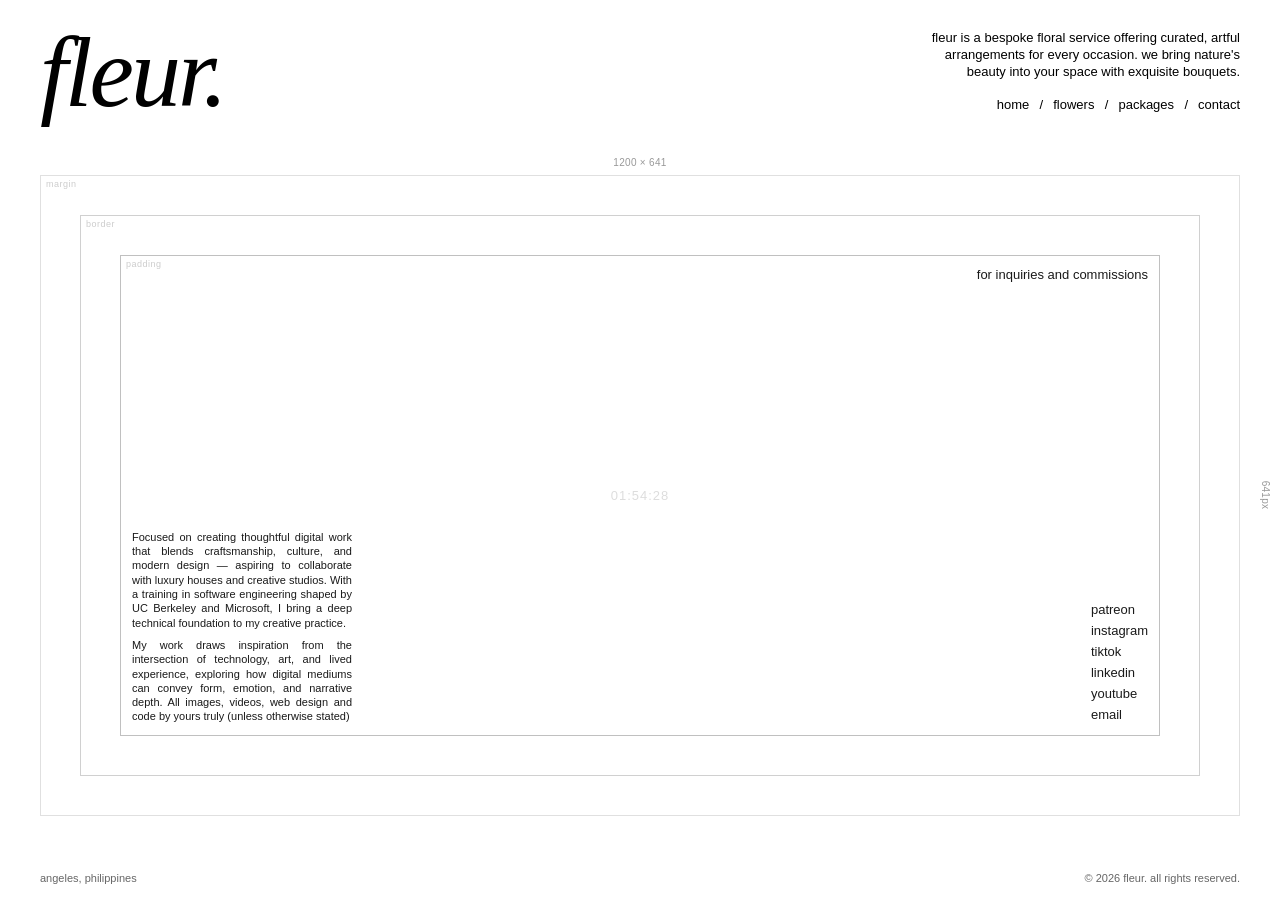
==== contact.html @ 05240354 "asdasd asdasd" ====
<!DOCTYPE html>
<html lang="en">

<!-- Mirrored from www.komal-yadav.com/contact.html by HTTrack Website Copier/3.x [XR&CO'2014], Tue, 02 Jun 2026 18:36:28 GMT -->
<!-- Added by HTTrack -->
<meta http-equiv="content-type" content="text/html;charset=utf-8" /><!-- /Added by HTTrack -->

<head>
  <meta charset="UTF-8">
  <meta name="viewport" content="width=device-width, initial-scale=1.0">
  <title>fleur. - contact</title>
  <link rel="preload" href="css/shared.css" as="style">
  <link rel="preload" href="css/contact.css" as="style">
  <link rel="stylesheet" href="css/shared.css">
  <link rel="stylesheet" href="css/contact.css">
</head>

<body>

  <header>
    <div class="name"><a href="index.html">fleur.</a></div>
    <div class="header-right">
      <p class="bio">fleur is a bespoke floral service offering curated, artful arrangements for every occasion. we bring nature's beauty into your space with exquisite bouquets.</p>
      <nav>
        <a href="index.html">home</a>
        <a href="flowers.html">flowers</a>
        <a href="packages.html">packages</a>
        <a href="contact.html">contact</a>
      </nav>
    </div>
  </header>

  <main>
    <div class="diagram-container" id="diagram">
      <!-- Dimension labels -->
      <span class="dimension-label dimension-width" id="dim-width"></span>
      <span class="dimension-label dimension-height" id="dim-height"></span>

      <!-- Box model layers -->
      <div class="box-layer margin-box" id="margin-box"></div>
      <div class="box-layer border-box" id="border-box"></div>
      <div class="box-layer padding-box" id="padding-box"></div>

      <!-- Layer labels -->
      <span class="layer-label margin-label" id="margin-label">margin</span>
      <span class="layer-label border-label" id="border-label">border</span>
      <span class="layer-label padding-label" id="padding-label">padding</span>

      <!-- Top-right annotation -->
      <div class="top-right-annotation annotation">
        for inquiries and commissions
      </div>

      <!-- Center clock -->
      <div class="center-clock" id="clock"></div>

      <!-- Right-side annotations -->
      <div class="right-annotation annotation">
        <div class="links">
          <div><a href="https://www.patreon.com/KomalYadav" target="_blank">patreon</a></div>
          <div><a href="https://instagram.com/komalyad.av" target="_blank">instagram</a></div>
          <div><a href="https://www.tiktok.com/@komalyad.av" target="_blank">tiktok</a></div>
          <div><a href="https://www.linkedin.com/in/komaly/" target="_blank">linkedin</a></div>
          <div><a href="https://www.youtube.com/@iso-komal" target="_blank">youtube</a></div>
          <div><a href="mailto:komalyadav.studio@gmail.com">email</a></div>
        </div>
      </div>

      <!-- Bottom-left bio text -->
      <div class="bottom-left-bio annotation">
        <p>Focused on creating thoughtful digital work that blends craftsmanship, culture, and modern design — aspiring
          to collaborate with luxury houses and creative studios. With a training in software engineering shaped by <a
            href="https://www.linkedin.com/in/komaly/" target="_blank">UC Berkeley and Microsoft</a>, I bring a deep
          technical foundation to my creative practice.</p>
        <p>My work draws inspiration from the intersection of technology, art, and lived experience, exploring how
          digital mediums can convey form, emotion, and narrative depth. All images, videos, web design and code by
          yours truly (unless otherwise stated)</p>
      </div>
    </div>
  </main>



  <footer>
    <span>angeles, philippines</span>
    <span>© 2026 fleur. all rights reserved.</span>
  </footer>

  <script>


    // Contact page diagram functionality
    const diagram = document.getElementById('diagram');
    const dimWidth = document.getElementById('dim-width');
    const dimHeight = document.getElementById('dim-height');
    const clock = document.getElementById('clock');

    const marginBox = document.getElementById('margin-box');
    const borderBox = document.getElementById('border-box');
    const paddingBox = document.getElementById('padding-box');

    const marginLabel = document.getElementById('margin-label');
    const borderLabel = document.getElementById('border-label');
    const paddingLabel = document.getElementById('padding-label');

    function updateDimensions() {
      const width = diagram.offsetWidth;
      const height = diagram.offsetHeight;
      dimWidth.textContent = width + ' × ' + height;
      dimHeight.textContent = height + 'px';
    }

    function updateClock() {
      const now = new Date();
      const hours = String(now.getHours()).padStart(2, '0');
      const minutes = String(now.getMinutes()).padStart(2, '0');
      const seconds = String(now.getSeconds()).padStart(2, '0');
      clock.textContent = hours + ':' + minutes + ':' + seconds;
    }

    function getLayerInsets() {
      const width = window.innerWidth;
      if (width <= 480) {
        return { margin: 0, border: 12, padding: 24 };
      } else if (width <= 768) {
        return { margin: 0, border: 16, padding: 32 };
      } else if (width <= 1024) {
        return { margin: 0, border: 20, padding: 40 };
      } else {
        return { margin: 0, border: 24, padding: 48 };
      }
    }

    function clearHighlights() {
      marginBox.classList.remove('active');
      borderBox.classList.remove('active');
      paddingBox.classList.remove('active');
      marginLabel.classList.remove('active');
      borderLabel.classList.remove('active');
      paddingLabel.classList.remove('active');
    }

    function handleMouseMove(e) {
      const rect = diagram.getBoundingClientRect();
      const x = e.clientX - rect.left;
      const y = e.clientY - rect.top;
      const width = rect.width;
      const height = rect.height;

      const insets = getLayerInsets();

      const distToMargin = Math.min(x, y, width - x, height - y);
      const distToBorder = Math.min(
        x - insets.border,
        y - insets.border,
        (width - insets.border) - x,
        (height - insets.border) - y
      );
      const distToPadding = Math.min(
        x - insets.padding,
        y - insets.padding,
        (width - insets.padding) - x,
        (height - insets.padding) - y
      );

      clearHighlights();

      if (distToMargin < insets.border) {
        marginBox.classList.add('active');
        marginLabel.classList.add('active');
      } else if (distToBorder >= 0 && distToBorder < (insets.padding - insets.border)) {
        borderBox.classList.add('active');
        borderLabel.classList.add('active');
      } else if (distToPadding >= 0) {
        paddingBox.classList.add('active');
        paddingLabel.classList.add('active');
      }
    }

    function handleMouseLeave() {
      clearHighlights();
    }

    diagram.addEventListener('mousemove', handleMouseMove);
    diagram.addEventListener('mouseleave', handleMouseLeave);

    updateDimensions();
    updateClock();

    // Align bio right edge with "for inquiries" left edge
    function alignBio() {
      const annotation = document.querySelector('.top-right-annotation');
      const bio = document.querySelector('.bottom-left-bio');
      const container = document.getElementById('diagram');
      if (!annotation || !bio || !container) return;
      const containerRect = container.getBoundingClientRect();
      const annotationRect = annotation.getBoundingClientRect();
      const rightOffset = containerRect.right - annotationRect.left;
      bio.style.right = rightOffset + 'px';
    }
    alignBio();

    setInterval(updateClock, 1000);

    let resizeTimeout;
    window.addEventListener('resize', () => {
      clearTimeout(resizeTimeout);
      resizeTimeout = setTimeout(() => { updateDimensions(); alignBio(); }, 50);
    });


  </script>

</body>

<!-- Mirrored from www.komal-yadav.com/contact.html by HTTrack Website Copier/3.x [XR&CO'2014], Tue, 02 Jun 2026 18:36:29 GMT -->

</html>
---- css/shared.css ----
/* Reset and base styles */
* {
  margin: 0;
  padding: 0;
  box-sizing: border-box;
}

html,
body {
  height: 100%;
}

/* Enable scrolling on touch devices (tablets, mobile) */
@media (pointer: coarse) {
  body {
    overflow: auto !important;
  }
}

body {
  background: #fff;
  font-family: 'Helvetica Neue', Helvetica, Arial, sans-serif;
  display: flex;
  flex-direction: column;
  min-height: 100vh;
}

main {
  animation: fadeIn 1.8s ease-out forwards;
}

@keyframes fadeIn {
  from {
    opacity: 0;
  }

  to {
    opacity: 1;
  }
}

/* Header styles */
header {
  flex-shrink: 0;
  display: flex;
  justify-content: space-between;
  align-items: stretch;
  padding: 30px 40px 20px 40px;
  position: relative;
  z-index: 10;
}

.name {
  font-family: 'Times New Roman', Times, serif;
  font-style: italic;
  font-size: 100px;
  font-weight: 400;
  letter-spacing: -3px;
  line-height: 0.85;
  color: #000;
  text-decoration: none;
  transition: font-family 0.1s ease;
}

.name a {
  color: #000;
  text-decoration: none;
}



a.name {
  color: inherit;
  text-decoration: none;
}

a.name:hover {
  color: inherit;
}

.header-right {
  display: flex;
  flex-direction: column;
  justify-content: space-between;
  text-align: right;
}

.bio {
  font-size: 13px;
  line-height: 1.3;
  max-width: 320px;
  margin-left: auto;
  text-align: right;
  margin-bottom: 15px;
}

nav {
  display: flex;
  justify-content: flex-end;
  gap: 24px;
  font-size: 13px;
  line-height: 1.2;
}

nav a {
  color: #000;
  text-decoration: none;
  padding-bottom: 2px;
  position: relative;
}

/* Animated hover underline */
nav a::before {
  content: '';
  position: absolute;
  width: 100%;
  height: 1px;
  bottom: 0;
  left: 0;
  background-color: #000;
  transform: scaleX(0);
  transform-origin: left;
  transition: transform 0.6s ease;
}

nav a:hover::before {
  transform: scaleX(1);
  transform-origin: right;
}

/* Separator */
nav a:not(:last-child)::after {
  content: '/';
  position: absolute;
  right: -14px;
  top: 0;
  color: #000;
  pointer-events: none;
}

/* Footer styles */
footer {
  flex-shrink: 0;
  padding: 20px 40px;
  display: flex;
  justify-content: space-between;
  font-size: 11px;
  color: #666;
  line-height: 1.3;
}

footer span {
  flex: 1;
}

footer span:nth-child(2) {
  text-align: center;
}

footer span:last-child {
  text-align: right;
}

footer a {
  color: #000;
  text-decoration: none;
}

/* Video overlay */
.video-overlay {
  position: fixed;
  top: 0;
  left: 0;
  width: 100%;
  height: 100%;
  z-index: 0;
  background: #000;
  overflow: hidden;
  opacity: 0;
  visibility: hidden;
  transition: opacity 0.6s ease, visibility 0.6s ease;
}

.video-overlay.active {
  opacity: 1;
  visibility: visible;
}

.video-overlay iframe {
  position: absolute;
  top: 50%;
  left: 50%;
  width: 177.78vh;
  /* 16/9 * 100vh */
  height: 56.25vw;
  /* 9/16 * 100vw */
  min-width: 100%;
  min-height: 100%;
  transform: translate(-50%, -50%);
  border: none;
  pointer-events: none;
}

/* Custom cursor follower */
.cursor-follower {
  position: fixed;
  width: 24px;
  height: 24px;
  pointer-events: none;
  z-index: 9999;
  transform: translate(-50%, -50%);
  will-change: transform;
}

.cursor-follower canvas {
  width: 100%;
  height: 100%;
  display: block;
}

/* Tablet styles */
@media (max-width: 1024px) {
  .name {
    font-size: 60px;
    letter-spacing: -2px;
  }

  header {
    padding: 20px 30px 15px 30px;
  }

  .bio {
    font-size: 12px;
    max-width: 250px;
  }

  nav {
    gap: 20px;
    font-size: 12px;
  }

  footer {
    padding: 12px 30px;
    font-size: 10px;
  }
}

/* Mobile styles */
@media (max-width: 768px) {
  .name {
    font-size: 48px;
    letter-spacing: -1px;
  }

  header {
    flex-direction: column;
    gap: 15px;
    padding: 15px 20px 5px 20px;
    align-items: flex-start;
  }

  .header-right {
    text-align: left;
    width: 100%;
  }

  .bio {
    margin-left: 0;
    text-align: left;
    max-width: 45%;
    margin-bottom: 12px;
    word-wrap: break-word;
    overflow-wrap: break-word;
  }

  nav {
    justify-content: flex-start;
    gap: 20px;
  }

  nav a:not(:last-child)::after {
    right: -12px;
  }

  footer {
    padding: 8px 15px;
    flex-direction: row;
    gap: 0;
    font-size: 7px;
    justify-content: space-between;
    white-space: nowrap;
  }

  footer span {
    flex: none;
  }

  footer span:nth-child(2) {
    text-align: left;
  }

  footer span:last-child {
    text-align: right;
  }

  .cursor-follower {
    display: none;
  }
}

/* Small mobile styles */
@media (max-width: 480px) {
  .name {
    font-size: 36px;
  }

  header {
    padding: 15px;
  }

  .bio {
    max-width: 60%;
  }

  .cursor-follower {
    display: none;
  }
}
---- css/contact.css ----
/* Contact page specific styles */

body {
  overflow: hidden;
}

header {
  z-index: 10;
}

footer {
  padding: 15px 40px;
  position: relative;
  z-index: 10;
}

main {
  flex: 1;
  display: flex;
  align-items: center;
  justify-content: center;
  padding: 20px;
  overflow: hidden;
}

.diagram-container {
  position: relative;
  width: calc(100% - 40px);
  height: calc(100% - 40px);
  max-width: 100%;
  max-height: 100%;
}

/* Box model layers */
.box-layer {
  position: absolute;
  border: 1px solid;
  transition: border-color 0.3s ease, border-width 0.3s ease, transform 0.3s ease;
  pointer-events: none;
}

.margin-box {
  top: 0;
  left: 0;
  right: 0;
  bottom: 0;
  border-color: #e0e0e0;
}

.border-box {
  top: 40px;
  left: 40px;
  right: 40px;
  bottom: 40px;
  border-color: #d0d0d0;
}

.padding-box {
  top: 80px;
  left: 80px;
  right: 80px;
  bottom: 80px;
  border-color: #c0c0c0;
}

/* Hover states */
.margin-box.active {
  border-color: #000;
}

.border-box.active {
  border-color: #000;
}

.padding-box.active {
  border-color: #000;
}

/* Layer labels */
.layer-label {
  position: absolute;
  font-size: 9px;
  font-weight: 400;
  letter-spacing: 0.5px;
  color: #ccc;
  text-transform: lowercase;
  transition: color 0.15s ease;
}

.layer-label.active {
  color: #000;
}

.margin-label {
  top: 4px;
  left: 6px;
}

.border-label {
  top: 44px;
  left: 46px;
}

.padding-label {
  top: 84px;
  left: 86px;
}

/* Dimension labels */
.dimension-label {
  position: absolute;
  font-size: 10px;
  font-weight: 400;
  color: #999;
  letter-spacing: 0.3px;
}

.dimension-width {
  top: -18px;
  left: 50%;
  transform: translateX(-50%);
}

.dimension-height {
  right: -40px;
  top: 50%;
  transform: translateY(-50%) rotate(90deg);
}

/* Annotations - matching bio typography */
.annotation {
  font-size: 13px;
  font-weight: 400;
  line-height: 1.3;
  color: #1a1a1a;
}

.annotation a {
  color: #1a1a1a;
  text-decoration: none;
  border-bottom: 1px solid transparent;
  transition: border-color 0.2s ease;
}

.annotation a:hover {
  border-bottom-color: #1a1a1a;
}

.top-right-annotation {
  position: absolute;
  top: 92px;
  right: 92px;
  text-align: right;
  white-space: nowrap;
}

.right-annotation {
  position: absolute;
  right: 92px;
  bottom: 92px;
  text-align: left;
}

.right-annotation .label {
  color: #999;
  font-size: 10px;
  letter-spacing: 0.3px;
  margin-bottom: 2px;
}

.right-annotation .location {
  margin-bottom: 16px;
}

.right-annotation .links {
  display: flex;
  flex-direction: column;
  gap: 4px;
  align-items: flex-start;
}

.bottom-left-bio {
  position: absolute;
  left: 92px;
  bottom: 92px;
  max-width: 220px;
  text-align: justify;
}

.bottom-left-bio p {
  font-size: 11px;
  line-height: 1.3;
  margin-bottom: 8px;
}

.bottom-left-bio p:last-child {
  margin-bottom: 0;
}

.center-clock {
  position: absolute;
  top: 50%;
  left: 50%;
  transform: translate(-50%, -50%);
  font-size: 13px;
  font-weight: 400;
  color: #ddd;
  letter-spacing: 1px;
}

/* Responsive overrides for contact page */
@media (max-width: 1024px) {
  .diagram-container {
    width: calc(100% - 20px);
    height: calc(100% - 20px);
  }

  .top-right-annotation {
    top: 70px;
    right: 70px;
    font-size: 12px;
  }

  .right-annotation {
    right: 70px;
    bottom: 70px;
    font-size: 12px;
  }

  .bottom-left-bio {
    left: 70px;
    bottom: 70px;
    max-width: 220px;
  }

  .center-clock {
    font-size: 12px;
  }

  .dimension-label {
    font-size: 9px;
  }
}

@media (max-width: 768px) {
  body {
    height: 100%;
    min-height: 0;
    max-height: 100%;
    overflow: hidden !important;
  }

  main {
    padding: 5px 20px 20px 20px;
    min-height: 0;
    flex: 1;
    overflow: hidden;
  }

  footer {
    padding: 4px 15px;
    flex-shrink: 0;
  }

  .diagram-container {
    width: 100%;
    height: 100%;
    overflow: hidden;
  }

  /* Hide boxes and their labels on mobile */
  .box-layer,
  .layer-label,
  .dimension-label {
    display: none;
  }

  /* Reposition clock on mobile */
  .center-clock {
    top: 10px;
    left: 0;
    transform: none;
    color: #1a1a1a;
  }

  /* Keep text positioning same as desktop */
  .top-right-annotation {
    top: 10px;
    right: 0;
  }

  .right-annotation {
    right: 0;
    bottom: 80px;
    text-align: right;
  }

  .bottom-left-bio {
    left: 0;
    bottom: 80px;
    max-width: 50%;
  }
}

@media (max-width: 480px) {
  main {
    padding: 5px 15px;
  }

  .top-right-annotation {
    top: 10px;
    right: 0;
  }

  .right-annotation {
    right: 0;
    bottom: 80px;
  }

  .bottom-left-bio {
    left: 0;
    bottom: 80px;
    max-width: 55%;
  }
}
---- css/shared.css ----
/* Reset and base styles */
* {
  margin: 0;
  padding: 0;
  box-sizing: border-box;
}

html,
body {
  height: 100%;
}

/* Enable scrolling on touch devices (tablets, mobile) */
@media (pointer: coarse) {
  body {
    overflow: auto !important;
  }
}

body {
  background: #fff;
  font-family: 'Helvetica Neue', Helvetica, Arial, sans-serif;
  display: flex;
  flex-direction: column;
  min-height: 100vh;
}

main {
  animation: fadeIn 1.8s ease-out forwards;
}

@keyframes fadeIn {
  from {
    opacity: 0;
  }

  to {
    opacity: 1;
  }
}

/* Header styles */
header {
  flex-shrink: 0;
  display: flex;
  justify-content: space-between;
  align-items: stretch;
  padding: 30px 40px 20px 40px;
  position: relative;
  z-index: 10;
}

.name {
  font-family: 'Times New Roman', Times, serif;
  font-style: italic;
  font-size: 100px;
  font-weight: 400;
  letter-spacing: -3px;
  line-height: 0.85;
  color: #000;
  text-decoration: none;
  transition: font-family 0.1s ease;
}

.name a {
  color: #000;
  text-decoration: none;
}



a.name {
  color: inherit;
  text-decoration: none;
}

a.name:hover {
  color: inherit;
}

.header-right {
  display: flex;
  flex-direction: column;
  justify-content: space-between;
  text-align: right;
}

.bio {
  font-size: 13px;
  line-height: 1.3;
  max-width: 320px;
  margin-left: auto;
  text-align: right;
  margin-bottom: 15px;
}

nav {
  display: flex;
  justify-content: flex-end;
  gap: 24px;
  font-size: 13px;
  line-height: 1.2;
}

nav a {
  color: #000;
  text-decoration: none;
  padding-bottom: 2px;
  position: relative;
}

/* Animated hover underline */
nav a::before {
  content: '';
  position: absolute;
  width: 100%;
  height: 1px;
  bottom: 0;
  left: 0;
  background-color: #000;
  transform: scaleX(0);
  transform-origin: left;
  transition: transform 0.6s ease;
}

nav a:hover::before {
  transform: scaleX(1);
  transform-origin: right;
}

/* Separator */
nav a:not(:last-child)::after {
  content: '/';
  position: absolute;
  right: -14px;
  top: 0;
  color: #000;
  pointer-events: none;
}

/* Footer styles */
footer {
  flex-shrink: 0;
  padding: 20px 40px;
  display: flex;
  justify-content: space-between;
  font-size: 11px;
  color: #666;
  line-height: 1.3;
}

footer span {
  flex: 1;
}

footer span:nth-child(2) {
  text-align: center;
}

footer span:last-child {
  text-align: right;
}

footer a {
  color: #000;
  text-decoration: none;
}

/* Video overlay */
.video-overlay {
  position: fixed;
  top: 0;
  left: 0;
  width: 100%;
  height: 100%;
  z-index: 0;
  background: #000;
  overflow: hidden;
  opacity: 0;
  visibility: hidden;
  transition: opacity 0.6s ease, visibility 0.6s ease;
}

.video-overlay.active {
  opacity: 1;
  visibility: visible;
}

.video-overlay iframe {
  position: absolute;
  top: 50%;
  left: 50%;
  width: 177.78vh;
  /* 16/9 * 100vh */
  height: 56.25vw;
  /* 9/16 * 100vw */
  min-width: 100%;
  min-height: 100%;
  transform: translate(-50%, -50%);
  border: none;
  pointer-events: none;
}

/* Custom cursor follower */
.cursor-follower {
  position: fixed;
  width: 24px;
  height: 24px;
  pointer-events: none;
  z-index: 9999;
  transform: translate(-50%, -50%);
  will-change: transform;
}

.cursor-follower canvas {
  width: 100%;
  height: 100%;
  display: block;
}

/* Tablet styles */
@media (max-width: 1024px) {
  .name {
    font-size: 60px;
    letter-spacing: -2px;
  }

  header {
    padding: 20px 30px 15px 30px;
  }

  .bio {
    font-size: 12px;
    max-width: 250px;
  }

  nav {
    gap: 20px;
    font-size: 12px;
  }

  footer {
    padding: 12px 30px;
    font-size: 10px;
  }
}

/* Mobile styles */
@media (max-width: 768px) {
  .name {
    font-size: 48px;
    letter-spacing: -1px;
  }

  header {
    flex-direction: column;
    gap: 15px;
    padding: 15px 20px 5px 20px;
    align-items: flex-start;
  }

  .header-right {
    text-align: left;
    width: 100%;
  }

  .bio {
    margin-left: 0;
    text-align: left;
    max-width: 45%;
    margin-bottom: 12px;
    word-wrap: break-word;
    overflow-wrap: break-word;
  }

  nav {
    justify-content: flex-start;
    gap: 20px;
  }

  nav a:not(:last-child)::after {
    right: -12px;
  }

  footer {
    padding: 8px 15px;
    flex-direction: row;
    gap: 0;
    font-size: 7px;
    justify-content: space-between;
    white-space: nowrap;
  }

  footer span {
    flex: none;
  }

  footer span:nth-child(2) {
    text-align: left;
  }

  footer span:last-child {
    text-align: right;
  }

  .cursor-follower {
    display: none;
  }
}

/* Small mobile styles */
@media (max-width: 480px) {
  .name {
    font-size: 36px;
  }

  header {
    padding: 15px;
  }

  .bio {
    max-width: 60%;
  }

  .cursor-follower {
    display: none;
  }
}
---- css/contact.css ----
/* Contact page specific styles */

body {
  overflow: hidden;
}

header {
  z-index: 10;
}

footer {
  padding: 15px 40px;
  position: relative;
  z-index: 10;
}

main {
  flex: 1;
  display: flex;
  align-items: center;
  justify-content: center;
  padding: 20px;
  overflow: hidden;
}

.diagram-container {
  position: relative;
  width: calc(100% - 40px);
  height: calc(100% - 40px);
  max-width: 100%;
  max-height: 100%;
}

/* Box model layers */
.box-layer {
  position: absolute;
  border: 1px solid;
  transition: border-color 0.3s ease, border-width 0.3s ease, transform 0.3s ease;
  pointer-events: none;
}

.margin-box {
  top: 0;
  left: 0;
  right: 0;
  bottom: 0;
  border-color: #e0e0e0;
}

.border-box {
  top: 40px;
  left: 40px;
  right: 40px;
  bottom: 40px;
  border-color: #d0d0d0;
}

.padding-box {
  top: 80px;
  left: 80px;
  right: 80px;
  bottom: 80px;
  border-color: #c0c0c0;
}

/* Hover states */
.margin-box.active {
  border-color: #000;
}

.border-box.active {
  border-color: #000;
}

.padding-box.active {
  border-color: #000;
}

/* Layer labels */
.layer-label {
  position: absolute;
  font-size: 9px;
  font-weight: 400;
  letter-spacing: 0.5px;
  color: #ccc;
  text-transform: lowercase;
  transition: color 0.15s ease;
}

.layer-label.active {
  color: #000;
}

.margin-label {
  top: 4px;
  left: 6px;
}

.border-label {
  top: 44px;
  left: 46px;
}

.padding-label {
  top: 84px;
  left: 86px;
}

/* Dimension labels */
.dimension-label {
  position: absolute;
  font-size: 10px;
  font-weight: 400;
  color: #999;
  letter-spacing: 0.3px;
}

.dimension-width {
  top: -18px;
  left: 50%;
  transform: translateX(-50%);
}

.dimension-height {
  right: -40px;
  top: 50%;
  transform: translateY(-50%) rotate(90deg);
}

/* Annotations - matching bio typography */
.annotation {
  font-size: 13px;
  font-weight: 400;
  line-height: 1.3;
  color: #1a1a1a;
}

.annotation a {
  color: #1a1a1a;
  text-decoration: none;
  border-bottom: 1px solid transparent;
  transition: border-color 0.2s ease;
}

.annotation a:hover {
  border-bottom-color: #1a1a1a;
}

.top-right-annotation {
  position: absolute;
  top: 92px;
  right: 92px;
  text-align: right;
  white-space: nowrap;
}

.right-annotation {
  position: absolute;
  right: 92px;
  bottom: 92px;
  text-align: left;
}

.right-annotation .label {
  color: #999;
  font-size: 10px;
  letter-spacing: 0.3px;
  margin-bottom: 2px;
}

.right-annotation .location {
  margin-bottom: 16px;
}

.right-annotation .links {
  display: flex;
  flex-direction: column;
  gap: 4px;
  align-items: flex-start;
}

.bottom-left-bio {
  position: absolute;
  left: 92px;
  bottom: 92px;
  max-width: 220px;
  text-align: justify;
}

.bottom-left-bio p {
  font-size: 11px;
  line-height: 1.3;
  margin-bottom: 8px;
}

.bottom-left-bio p:last-child {
  margin-bottom: 0;
}

.center-clock {
  position: absolute;
  top: 50%;
  left: 50%;
  transform: translate(-50%, -50%);
  font-size: 13px;
  font-weight: 400;
  color: #ddd;
  letter-spacing: 1px;
}

/* Responsive overrides for contact page */
@media (max-width: 1024px) {
  .diagram-container {
    width: calc(100% - 20px);
    height: calc(100% - 20px);
  }

  .top-right-annotation {
    top: 70px;
    right: 70px;
    font-size: 12px;
  }

  .right-annotation {
    right: 70px;
    bottom: 70px;
    font-size: 12px;
  }

  .bottom-left-bio {
    left: 70px;
    bottom: 70px;
    max-width: 220px;
  }

  .center-clock {
    font-size: 12px;
  }

  .dimension-label {
    font-size: 9px;
  }
}

@media (max-width: 768px) {
  body {
    height: 100%;
    min-height: 0;
    max-height: 100%;
    overflow: hidden !important;
  }

  main {
    padding: 5px 20px 20px 20px;
    min-height: 0;
    flex: 1;
    overflow: hidden;
  }

  footer {
    padding: 4px 15px;
    flex-shrink: 0;
  }

  .diagram-container {
    width: 100%;
    height: 100%;
    overflow: hidden;
  }

  /* Hide boxes and their labels on mobile */
  .box-layer,
  .layer-label,
  .dimension-label {
    display: none;
  }

  /* Reposition clock on mobile */
  .center-clock {
    top: 10px;
    left: 0;
    transform: none;
    color: #1a1a1a;
  }

  /* Keep text positioning same as desktop */
  .top-right-annotation {
    top: 10px;
    right: 0;
  }

  .right-annotation {
    right: 0;
    bottom: 80px;
    text-align: right;
  }

  .bottom-left-bio {
    left: 0;
    bottom: 80px;
    max-width: 50%;
  }
}

@media (max-width: 480px) {
  main {
    padding: 5px 15px;
  }

  .top-right-annotation {
    top: 10px;
    right: 0;
  }

  .right-annotation {
    right: 0;
    bottom: 80px;
  }

  .bottom-left-bio {
    left: 0;
    bottom: 80px;
    max-width: 55%;
  }
}
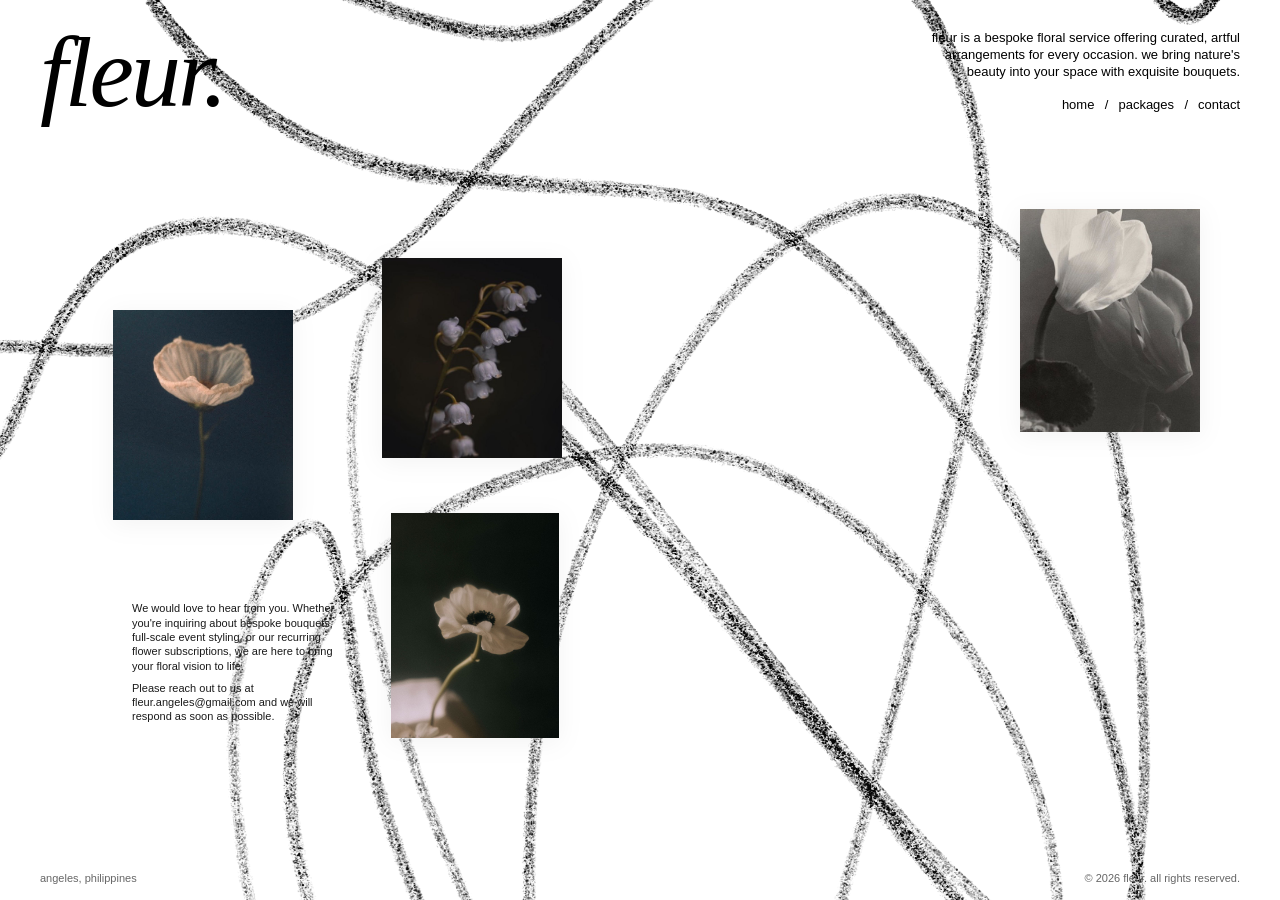
==== commit 9816c7e1: "asfasf asdasd" ====
--- a/contact.html
+++ b/contact.html
@@ -11,6 +11,7 @@
   <title>fleur. - contact</title>
   <link rel="preload" href="css/shared.css" as="style">
   <link rel="preload" href="css/contact.css" as="style">
+  <link rel="preload" href="background-2.webp" as="image">
   <link rel="stylesheet" href="css/shared.css">
   <link rel="stylesheet" href="css/contact.css">
 </head>
@@ -23,7 +24,6 @@
       <p class="bio">fleur is a bespoke floral service offering curated, artful arrangements for every occasion. we bring nature's beauty into your space with exquisite bouquets.</p>
       <nav>
         <a href="index.html">home</a>
-        <a href="flowers.html">flowers</a>
         <a href="packages.html">packages</a>
         <a href="contact.html">contact</a>
       </nav>
@@ -32,49 +32,12 @@
 
   <main>
     <div class="diagram-container" id="diagram">
-      <!-- Dimension labels -->
-      <span class="dimension-label dimension-width" id="dim-width"></span>
-      <span class="dimension-label dimension-height" id="dim-height"></span>
 
-      <!-- Box model layers -->
-      <div class="box-layer margin-box" id="margin-box"></div>
-      <div class="box-layer border-box" id="border-box"></div>
-      <div class="box-layer padding-box" id="padding-box"></div>
 
-      <!-- Layer labels -->
-      <span class="layer-label margin-label" id="margin-label">margin</span>
-      <span class="layer-label border-label" id="border-label">border</span>
-      <span class="layer-label padding-label" id="padding-label">padding</span>
-
-      <!-- Top-right annotation -->
-      <div class="top-right-annotation annotation">
-        for inquiries and commissions
-      </div>
-
-      <!-- Center clock -->
-      <div class="center-clock" id="clock"></div>
-
-      <!-- Right-side annotations -->
-      <div class="right-annotation annotation">
-        <div class="links">
-          <div><a href="https://www.patreon.com/KomalYadav" target="_blank">patreon</a></div>
-          <div><a href="https://instagram.com/komalyad.av" target="_blank">instagram</a></div>
-          <div><a href="https://www.tiktok.com/@komalyad.av" target="_blank">tiktok</a></div>
-          <div><a href="https://www.linkedin.com/in/komaly/" target="_blank">linkedin</a></div>
-          <div><a href="https://www.youtube.com/@iso-komal" target="_blank">youtube</a></div>
-          <div><a href="mailto:komalyadav.studio@gmail.com">email</a></div>
-        </div>
-      </div>
-
-      <!-- Bottom-left bio text -->
+      <!-- Bottom-left contact text -->
       <div class="bottom-left-bio annotation">
-        <p>Focused on creating thoughtful digital work that blends craftsmanship, culture, and modern design — aspiring
-          to collaborate with luxury houses and creative studios. With a training in software engineering shaped by <a
-            href="https://www.linkedin.com/in/komaly/" target="_blank">UC Berkeley and Microsoft</a>, I bring a deep
-          technical foundation to my creative practice.</p>
-        <p>My work draws inspiration from the intersection of technology, art, and lived experience, exploring how
-          digital mediums can convey form, emotion, and narrative depth. All images, videos, web design and code by
-          yours truly (unless otherwise stated)</p>
+        <p>We would love to hear from you. Whether you're inquiring about bespoke bouquets, full-scale event styling, or our recurring flower subscriptions, we are here to bring your floral vision to life.</p>
+        <p>Please reach out to us at <a href="mailto:fleur.angeles@gmail.com">fleur.angeles@gmail.com</a> and we will respond as soon as possible.</p>
       </div>
     </div>
   </main>
@@ -87,128 +50,107 @@
   </footer>
 
   <script>
+    const imageData = [
+      'img/054003dd67b55e819b22521ff9458bbf.jpg',
+      'img/0d0739f30f2ff5eef5b02487c89e520b.jpg',
+      'img/2ad8b16c6fe46c941c9c9c217c9d9dc9.jpg',
+      'img/3ca0317f2b656c546de6f8172dbb6215.jpg',
+      'img/5a87e78bbe1f3b272df0105bf6d13633.jpg',
+      'img/98595221cd77ef2cb9c266f9c8429f82.jpg',
+      'img/b61a91e7ddcf48ea9d461dcdb9b2bdb1.jpg',
+      'img/bca471ffaa1527106205a2c6e7812b1e.jpg',
+      'img/bcc106cc35eacf93a23d0286d7013e59.jpg',
+      'img/e4c2fa854bffafe77b25e014ea99c2ac.jpg'
+    ];
 
-
-    // Contact page diagram functionality
-    const diagram = document.getElementById('diagram');
-    const dimWidth = document.getElementById('dim-width');
-    const dimHeight = document.getElementById('dim-height');
-    const clock = document.getElementById('clock');
-
-    const marginBox = document.getElementById('margin-box');
-    const borderBox = document.getElementById('border-box');
-    const paddingBox = document.getElementById('padding-box');
-
-    const marginLabel = document.getElementById('margin-label');
-    const borderLabel = document.getElementById('border-label');
-    const paddingLabel = document.getElementById('padding-label');
-
-    function updateDimensions() {
-      const width = diagram.offsetWidth;
-      const height = diagram.offsetHeight;
-      dimWidth.textContent = width + ' × ' + height;
-      dimHeight.textContent = height + 'px';
+    function rectsOverlap(r1, r2, margin = 30) {
+      return !(r1.right + margin < r2.left || 
+               r1.left > r2.right + margin || 
+               r1.bottom + margin < r2.top || 
+               r1.top > r2.bottom + margin);
     }
 
-    function updateClock() {
-      const now = new Date();
-      const hours = String(now.getHours()).padStart(2, '0');
-      const minutes = String(now.getMinutes()).padStart(2, '0');
-      const seconds = String(now.getSeconds()).padStart(2, '0');
-      clock.textContent = hours + ':' + minutes + ':' + seconds;
+    function getImageSize() {
+      const minDim = Math.min(window.innerWidth, window.innerHeight);
+      if (window.innerWidth <= 768) return minDim * 0.35;
+      return minDim * 0.25;
     }
 
-    function getLayerInsets() {
-      const width = window.innerWidth;
-      if (width <= 480) {
-        return { margin: 0, border: 12, padding: 24 };
-      } else if (width <= 768) {
-        return { margin: 0, border: 16, padding: 32 };
-      } else if (width <= 1024) {
-        return { margin: 0, border: 20, padding: 40 };
-      } else {
-        return { margin: 0, border: 24, padding: 48 };
-      }
+    function scatterImages() {
+      const shuffled = [...imageData].sort(() => 0.5 - Math.random());
+      const imageCount = window.innerWidth <= 768 ? 3 : 4;
+      const selected = shuffled.slice(0, imageCount);
+      
+      const placedRects = [];
+      const bioText = document.querySelector('.bottom-left-bio');
+      const header = document.querySelector('header');
+      const footer = document.querySelector('footer');
+      
+      if (bioText) placedRects.push(bioText.getBoundingClientRect());
+      if (header) placedRects.push(header.getBoundingClientRect());
+      if (footer) placedRects.push(footer.getBoundingClientRect());
+
+      const size = getImageSize();
+      const padding = 20;
+
+      selected.forEach((src, index) => {
+        const imgContainer = document.createElement('div');
+        imgContainer.className = 'scattered-image';
+        const img = document.createElement('img');
+        img.src = src;
+        imgContainer.appendChild(img);
+        
+        document.body.appendChild(imgContainer);
+
+        const approxWidth = size * 0.8; // conservative width
+        const approxHeight = size;
+        
+        let attempts = 0;
+        let placed = false;
+        let finalLeft = 0;
+        let finalTop = 0;
+
+        while (!placed && attempts < 100) {
+          finalLeft = padding + Math.random() * (window.innerWidth - approxWidth - padding * 2);
+          finalTop = padding + (header ? header.getBoundingClientRect().height : 0) + Math.random() * (window.innerHeight - (header ? header.getBoundingClientRect().height : 0) - approxHeight - padding * 2);
+          
+          const testRect = {
+            left: finalLeft,
+            top: finalTop,
+            right: finalLeft + approxWidth,
+            bottom: finalTop + approxHeight
+          };
+
+          let overlaps = false;
+          for (const r of placedRects) {
+            if (rectsOverlap(testRect, r)) {
+              overlaps = true;
+              break;
+            }
+          }
+
+          if (!overlaps) {
+            placed = true;
+            placedRects.push(testRect);
+          }
+          attempts++;
+        }
+
+        // Apply final positions
+        imgContainer.style.left = finalLeft + 'px';
+        imgContainer.style.top = finalTop + 'px';
+        imgContainer.style.width = approxWidth + 'px';
+        imgContainer.style.height = approxHeight + 'px';
+        
+        // Staggered fade in
+        setTimeout(() => {
+          imgContainer.classList.add('visible');
+        }, index * 200 + 100);
+      });
     }
 
-    function clearHighlights() {
-      marginBox.classList.remove('active');
-      borderBox.classList.remove('active');
-      paddingBox.classList.remove('active');
-      marginLabel.classList.remove('active');
-      borderLabel.classList.remove('active');
-      paddingLabel.classList.remove('active');
-    }
-
-    function handleMouseMove(e) {
-      const rect = diagram.getBoundingClientRect();
-      const x = e.clientX - rect.left;
-      const y = e.clientY - rect.top;
-      const width = rect.width;
-      const height = rect.height;
-
-      const insets = getLayerInsets();
-
-      const distToMargin = Math.min(x, y, width - x, height - y);
-      const distToBorder = Math.min(
-        x - insets.border,
-        y - insets.border,
-        (width - insets.border) - x,
-        (height - insets.border) - y
-      );
-      const distToPadding = Math.min(
-        x - insets.padding,
-        y - insets.padding,
-        (width - insets.padding) - x,
-        (height - insets.padding) - y
-      );
-
-      clearHighlights();
-
-      if (distToMargin < insets.border) {
-        marginBox.classList.add('active');
-        marginLabel.classList.add('active');
-      } else if (distToBorder >= 0 && distToBorder < (insets.padding - insets.border)) {
-        borderBox.classList.add('active');
-        borderLabel.classList.add('active');
-      } else if (distToPadding >= 0) {
-        paddingBox.classList.add('active');
-        paddingLabel.classList.add('active');
-      }
-    }
-
-    function handleMouseLeave() {
-      clearHighlights();
-    }
-
-    diagram.addEventListener('mousemove', handleMouseMove);
-    diagram.addEventListener('mouseleave', handleMouseLeave);
-
-    updateDimensions();
-    updateClock();
-
-    // Align bio right edge with "for inquiries" left edge
-    function alignBio() {
-      const annotation = document.querySelector('.top-right-annotation');
-      const bio = document.querySelector('.bottom-left-bio');
-      const container = document.getElementById('diagram');
-      if (!annotation || !bio || !container) return;
-      const containerRect = container.getBoundingClientRect();
-      const annotationRect = annotation.getBoundingClientRect();
-      const rightOffset = containerRect.right - annotationRect.left;
-      bio.style.right = rightOffset + 'px';
-    }
-    alignBio();
-
-    setInterval(updateClock, 1000);
-
-    let resizeTimeout;
-    window.addEventListener('resize', () => {
-      clearTimeout(resizeTimeout);
-      resizeTimeout = setTimeout(() => { updateDimensions(); alignBio(); }, 50);
-    });
-
-
+    // Run when the window has fully loaded
+    window.addEventListener('load', scatterImages);
   </script>
 
 </body>
--- a/css/contact.css
+++ b/css/contact.css
@@ -1,7 +1,29 @@
 /* Contact page specific styles */
 
 body {
+  background: #fff url('../background-2.webp');
+  background-size: cover;
+  background-position: center;
+  background-attachment: fixed;
   overflow: hidden;
+}
+
+@media (pointer: coarse) {
+  body {
+    background: #fff;
+    overflow: hidden !important;
+  }
+
+  body::before {
+    content: '';
+    position: fixed;
+    top: 0;
+    left: 0;
+    width: 100%;
+    height: 100%;
+    background: url('../background-2.webp') center / auto 115% no-repeat;
+    z-index: -1;
+  }
 }
 
 header {
@@ -133,6 +155,8 @@
   font-weight: 400;
   line-height: 1.3;
   color: #1a1a1a;
+  position: relative;
+  z-index: 10;
 }
 
 .annotation a {
@@ -184,7 +208,7 @@
   left: 92px;
   bottom: 92px;
   max-width: 220px;
-  text-align: justify;
+  text-align: left;
 }
 
 .bottom-left-bio p {
@@ -208,6 +232,26 @@
   letter-spacing: 1px;
 }
 
+/* Scattered Images */
+.scattered-image {
+  position: fixed;
+  opacity: 0;
+  transition: opacity 1s ease;
+  pointer-events: none;
+  z-index: 1; /* Below text */
+}
+
+.scattered-image.visible {
+  opacity: 1;
+}
+
+.scattered-image img {
+  width: 100%;
+  height: 100%;
+  object-fit: contain;
+  filter: drop-shadow(0 4px 12px rgba(0,0,0,0.05));
+}
+
 /* Responsive overrides for contact page */
 @media (max-width: 1024px) {
   .diagram-container {
--- a/css/contact.css
+++ b/css/contact.css
@@ -1,7 +1,29 @@
 /* Contact page specific styles */
 
 body {
+  background: #fff url('../background-2.webp');
+  background-size: cover;
+  background-position: center;
+  background-attachment: fixed;
   overflow: hidden;
+}
+
+@media (pointer: coarse) {
+  body {
+    background: #fff;
+    overflow: hidden !important;
+  }
+
+  body::before {
+    content: '';
+    position: fixed;
+    top: 0;
+    left: 0;
+    width: 100%;
+    height: 100%;
+    background: url('../background-2.webp') center / auto 115% no-repeat;
+    z-index: -1;
+  }
 }
 
 header {
@@ -133,6 +155,8 @@
   font-weight: 400;
   line-height: 1.3;
   color: #1a1a1a;
+  position: relative;
+  z-index: 10;
 }
 
 .annotation a {
@@ -184,7 +208,7 @@
   left: 92px;
   bottom: 92px;
   max-width: 220px;
-  text-align: justify;
+  text-align: left;
 }
 
 .bottom-left-bio p {
@@ -208,6 +232,26 @@
   letter-spacing: 1px;
 }
 
+/* Scattered Images */
+.scattered-image {
+  position: fixed;
+  opacity: 0;
+  transition: opacity 1s ease;
+  pointer-events: none;
+  z-index: 1; /* Below text */
+}
+
+.scattered-image.visible {
+  opacity: 1;
+}
+
+.scattered-image img {
+  width: 100%;
+  height: 100%;
+  object-fit: contain;
+  filter: drop-shadow(0 4px 12px rgba(0,0,0,0.05));
+}
+
 /* Responsive overrides for contact page */
 @media (max-width: 1024px) {
   .diagram-container {
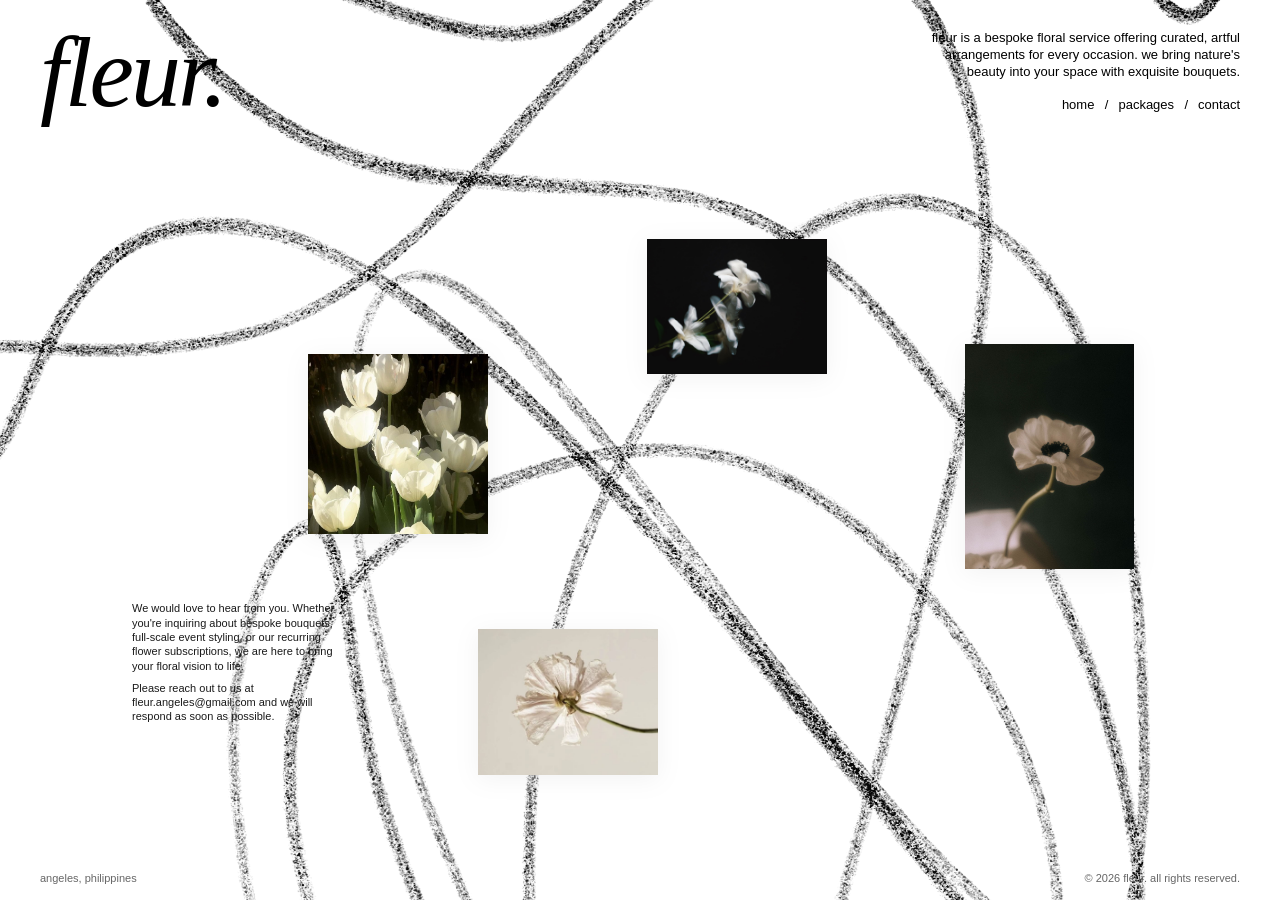
==== commit 07991009: "asdasd" ====
--- a/contact.html
+++ b/contact.html
@@ -19,13 +19,13 @@
 <body>
 
   <header>
-    <div class="name"><a href="index.html">fleur.</a></div>
+    <div class="name"><a href="/">fleur.</a></div>
     <div class="header-right">
       <p class="bio">fleur is a bespoke floral service offering curated, artful arrangements for every occasion. we bring nature's beauty into your space with exquisite bouquets.</p>
       <nav>
-        <a href="index.html">home</a>
-        <a href="packages.html">packages</a>
-        <a href="contact.html">contact</a>
+        <a href="/">home</a>
+        <a href="/packages">packages</a>
+        <a href="/contact">contact</a>
       </nav>
     </div>
   </header>
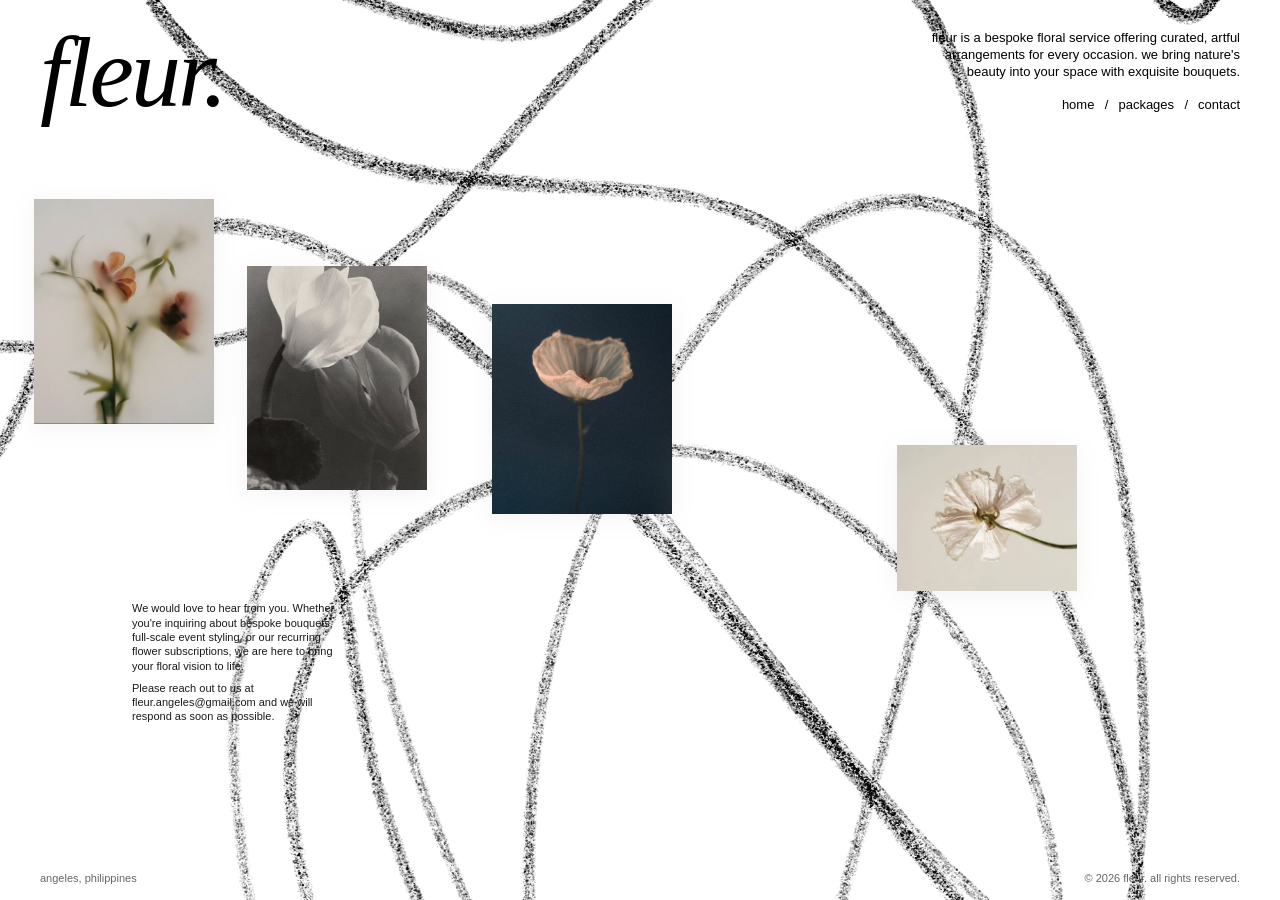
==== commit 6a915654: "asdasd asdad" ====
--- a/contact.html
+++ b/contact.html
@@ -14,6 +14,7 @@
   <link rel="preload" href="background-2.webp" as="image">
   <link rel="stylesheet" href="css/shared.css">
   <link rel="stylesheet" href="css/contact.css">
+  <link rel="icon" type="image/svg+xml" href="/img/favicon.svg">
 </head>
 
 <body>
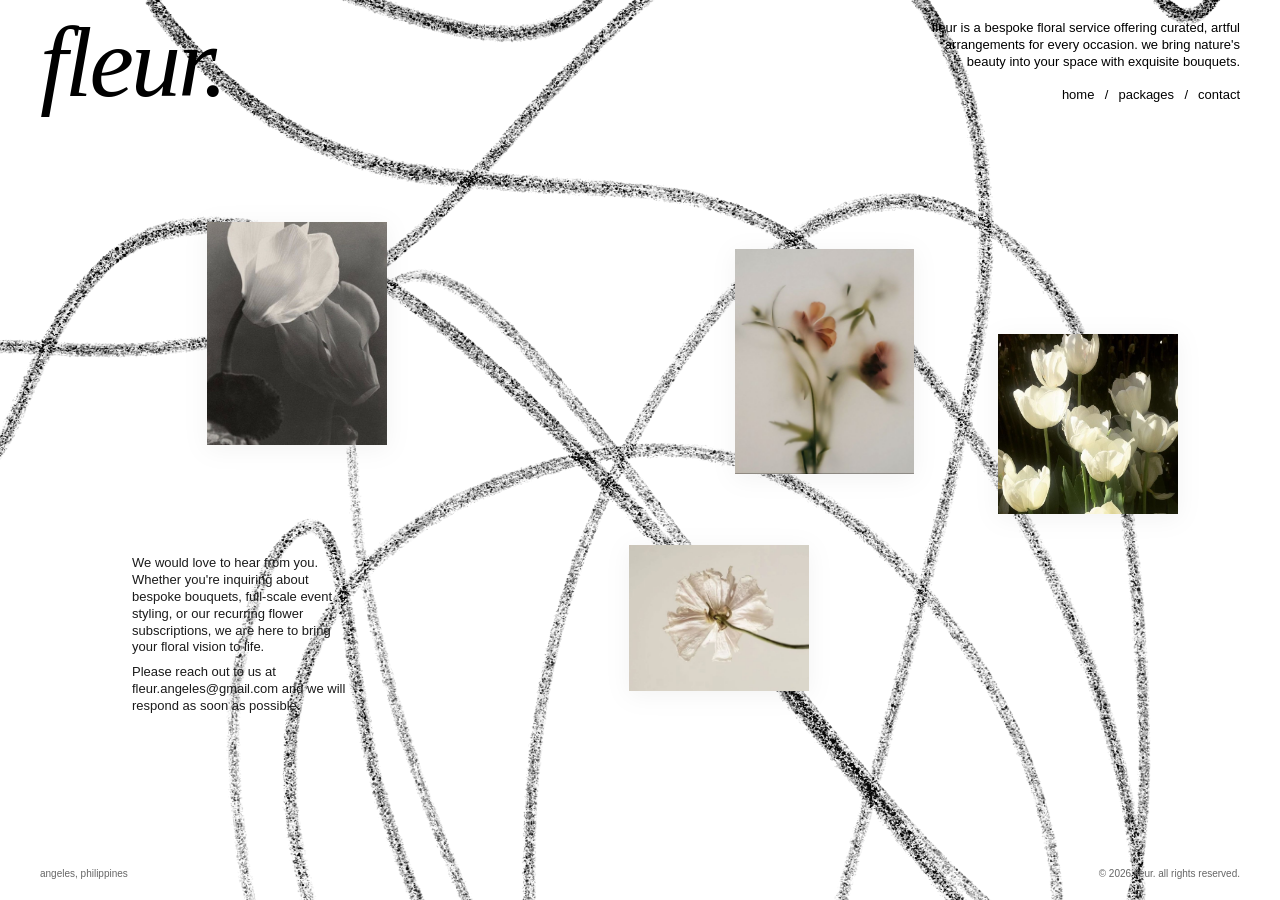
==== commit de7bbd86: "Update contact.html" ====
--- a/contact.html
+++ b/contact.html
@@ -137,6 +137,11 @@
           attempts++;
         }
 
+        if (!placed) {
+          imgContainer.remove();
+          return;
+        }
+
         // Apply final positions
         imgContainer.style.left = finalLeft + 'px';
         imgContainer.style.top = finalTop + 'px';
--- a/css/shared.css
+++ b/css/shared.css
@@ -45,7 +45,7 @@
   display: flex;
   justify-content: space-between;
   align-items: stretch;
-  padding: 30px 40px 20px 40px;
+  padding: 20px 40px;
   position: relative;
   z-index: 10;
 }
@@ -144,7 +144,7 @@
   padding: 20px 40px;
   display: flex;
   justify-content: space-between;
-  font-size: 11px;
+  font-size: 10px;
   color: #666;
   line-height: 1.3;
 }
@@ -221,27 +221,23 @@
 /* Tablet styles */
 @media (max-width: 1024px) {
   .name {
-    font-size: 60px;
     letter-spacing: -2px;
   }
 
   header {
-    padding: 20px 30px 15px 30px;
+    padding: 20px;
   }
 
   .bio {
-    font-size: 12px;
     max-width: 250px;
   }
 
   nav {
     gap: 20px;
-    font-size: 12px;
   }
 
   footer {
-    padding: 12px 30px;
-    font-size: 10px;
+    padding: 20px;
   }
 }
 
@@ -249,14 +245,13 @@
 @media (max-width: 768px) {
   .name {
     font-size: 48px;
-    letter-spacing: -1px;
   }
 
   header {
     flex-direction: column;
     gap: 15px;
-    padding: 15px 20px 5px 20px;
     align-items: flex-start;
+    padding: 10px 20px;
   }
 
   .header-right {
@@ -267,10 +262,8 @@
   .bio {
     margin-left: 0;
     text-align: left;
-    max-width: 45%;
+    max-width: 250px;
     margin-bottom: 12px;
-    word-wrap: break-word;
-    overflow-wrap: break-word;
   }
 
   nav {
@@ -283,23 +276,19 @@
   }
 
   footer {
-    padding: 8px 15px;
-    flex-direction: row;
-    gap: 0;
-    font-size: 7px;
-    justify-content: space-between;
-    white-space: nowrap;
+    position: fixed;
+    bottom: 0;
+    right: 0;
+    left: auto;
+    padding: 10px 20px;
+    z-index: 20;
+    flex-direction: column;
+    align-items: flex-end;
+    gap: 2px;
   }
 
   footer span {
     flex: none;
-  }
-
-  footer span:nth-child(2) {
-    text-align: left;
-  }
-
-  footer span:last-child {
     text-align: right;
   }
 
@@ -314,14 +303,6 @@
     font-size: 36px;
   }
 
-  header {
-    padding: 15px;
-  }
-
-  .bio {
-    max-width: 60%;
-  }
-
   .cursor-follower {
     display: none;
   }
--- a/css/contact.css
+++ b/css/contact.css
@@ -26,15 +26,7 @@
   }
 }
 
-header {
-  z-index: 10;
-}
-
-footer {
-  padding: 15px 40px;
-  position: relative;
-  z-index: 10;
-}
+
 
 main {
   flex: 1;
@@ -43,6 +35,8 @@
   justify-content: center;
   padding: 20px;
   overflow: hidden;
+  position: relative;
+  z-index: 2;
 }
 
 .diagram-container {
@@ -162,12 +156,26 @@
 .annotation a {
   color: #1a1a1a;
   text-decoration: none;
-  border-bottom: 1px solid transparent;
-  transition: border-color 0.2s ease;
-}
-
-.annotation a:hover {
-  border-bottom-color: #1a1a1a;
+  padding-bottom: 2px;
+  position: relative;
+}
+
+.annotation a::before {
+  content: '';
+  position: absolute;
+  width: 100%;
+  height: 1px;
+  bottom: 0;
+  left: 0;
+  background-color: #1a1a1a;
+  transform: scaleX(0);
+  transform-origin: left;
+  transition: transform 0.6s ease;
+}
+
+.annotation a:hover::before {
+  transform: scaleX(1);
+  transform-origin: right;
 }
 
 .top-right-annotation {
@@ -212,7 +220,7 @@
 }
 
 .bottom-left-bio p {
-  font-size: 11px;
+  font-size: 13px;
   line-height: 1.3;
   margin-bottom: 8px;
 }
@@ -238,7 +246,8 @@
   opacity: 0;
   transition: opacity 1s ease;
   pointer-events: none;
-  z-index: 1; /* Below text */
+  z-index: 1;
+  /* Below text */
 }
 
 .scattered-image.visible {
@@ -249,7 +258,7 @@
   width: 100%;
   height: 100%;
   object-fit: contain;
-  filter: drop-shadow(0 4px 12px rgba(0,0,0,0.05));
+  filter: drop-shadow(0 4px 12px rgba(0, 0, 0, 0.05));
 }
 
 /* Responsive overrides for contact page */
@@ -262,13 +271,11 @@
   .top-right-annotation {
     top: 70px;
     right: 70px;
-    font-size: 12px;
   }
 
   .right-annotation {
     right: 70px;
     bottom: 70px;
-    font-size: 12px;
   }
 
   .bottom-left-bio {
@@ -277,13 +284,9 @@
     max-width: 220px;
   }
 
-  .center-clock {
-    font-size: 12px;
-  }
-
-  .dimension-label {
-    font-size: 9px;
-  }
+  .center-clock {}
+
+  .dimension-label {}
 }
 
 @media (max-width: 768px) {
@@ -301,10 +304,7 @@
     overflow: hidden;
   }
 
-  footer {
-    padding: 4px 15px;
-    flex-shrink: 0;
-  }
+
 
   .diagram-container {
     width: 100%;
--- a/css/shared.css
+++ b/css/shared.css
@@ -45,7 +45,7 @@
   display: flex;
   justify-content: space-between;
   align-items: stretch;
-  padding: 30px 40px 20px 40px;
+  padding: 20px 40px;
   position: relative;
   z-index: 10;
 }
@@ -144,7 +144,7 @@
   padding: 20px 40px;
   display: flex;
   justify-content: space-between;
-  font-size: 11px;
+  font-size: 10px;
   color: #666;
   line-height: 1.3;
 }
@@ -221,27 +221,23 @@
 /* Tablet styles */
 @media (max-width: 1024px) {
   .name {
-    font-size: 60px;
     letter-spacing: -2px;
   }
 
   header {
-    padding: 20px 30px 15px 30px;
+    padding: 20px;
   }
 
   .bio {
-    font-size: 12px;
     max-width: 250px;
   }
 
   nav {
     gap: 20px;
-    font-size: 12px;
   }
 
   footer {
-    padding: 12px 30px;
-    font-size: 10px;
+    padding: 20px;
   }
 }
 
@@ -249,14 +245,13 @@
 @media (max-width: 768px) {
   .name {
     font-size: 48px;
-    letter-spacing: -1px;
   }
 
   header {
     flex-direction: column;
     gap: 15px;
-    padding: 15px 20px 5px 20px;
     align-items: flex-start;
+    padding: 10px 20px;
   }
 
   .header-right {
@@ -267,10 +262,8 @@
   .bio {
     margin-left: 0;
     text-align: left;
-    max-width: 45%;
+    max-width: 250px;
     margin-bottom: 12px;
-    word-wrap: break-word;
-    overflow-wrap: break-word;
   }
 
   nav {
@@ -283,23 +276,19 @@
   }
 
   footer {
-    padding: 8px 15px;
-    flex-direction: row;
-    gap: 0;
-    font-size: 7px;
-    justify-content: space-between;
-    white-space: nowrap;
+    position: fixed;
+    bottom: 0;
+    right: 0;
+    left: auto;
+    padding: 10px 20px;
+    z-index: 20;
+    flex-direction: column;
+    align-items: flex-end;
+    gap: 2px;
   }
 
   footer span {
     flex: none;
-  }
-
-  footer span:nth-child(2) {
-    text-align: left;
-  }
-
-  footer span:last-child {
     text-align: right;
   }
 
@@ -314,14 +303,6 @@
     font-size: 36px;
   }
 
-  header {
-    padding: 15px;
-  }
-
-  .bio {
-    max-width: 60%;
-  }
-
   .cursor-follower {
     display: none;
   }
--- a/css/contact.css
+++ b/css/contact.css
@@ -26,15 +26,7 @@
   }
 }
 
-header {
-  z-index: 10;
-}
-
-footer {
-  padding: 15px 40px;
-  position: relative;
-  z-index: 10;
-}
+
 
 main {
   flex: 1;
@@ -43,6 +35,8 @@
   justify-content: center;
   padding: 20px;
   overflow: hidden;
+  position: relative;
+  z-index: 2;
 }
 
 .diagram-container {
@@ -162,12 +156,26 @@
 .annotation a {
   color: #1a1a1a;
   text-decoration: none;
-  border-bottom: 1px solid transparent;
-  transition: border-color 0.2s ease;
-}
-
-.annotation a:hover {
-  border-bottom-color: #1a1a1a;
+  padding-bottom: 2px;
+  position: relative;
+}
+
+.annotation a::before {
+  content: '';
+  position: absolute;
+  width: 100%;
+  height: 1px;
+  bottom: 0;
+  left: 0;
+  background-color: #1a1a1a;
+  transform: scaleX(0);
+  transform-origin: left;
+  transition: transform 0.6s ease;
+}
+
+.annotation a:hover::before {
+  transform: scaleX(1);
+  transform-origin: right;
 }
 
 .top-right-annotation {
@@ -212,7 +220,7 @@
 }
 
 .bottom-left-bio p {
-  font-size: 11px;
+  font-size: 13px;
   line-height: 1.3;
   margin-bottom: 8px;
 }
@@ -238,7 +246,8 @@
   opacity: 0;
   transition: opacity 1s ease;
   pointer-events: none;
-  z-index: 1; /* Below text */
+  z-index: 1;
+  /* Below text */
 }
 
 .scattered-image.visible {
@@ -249,7 +258,7 @@
   width: 100%;
   height: 100%;
   object-fit: contain;
-  filter: drop-shadow(0 4px 12px rgba(0,0,0,0.05));
+  filter: drop-shadow(0 4px 12px rgba(0, 0, 0, 0.05));
 }
 
 /* Responsive overrides for contact page */
@@ -262,13 +271,11 @@
   .top-right-annotation {
     top: 70px;
     right: 70px;
-    font-size: 12px;
   }
 
   .right-annotation {
     right: 70px;
     bottom: 70px;
-    font-size: 12px;
   }
 
   .bottom-left-bio {
@@ -277,13 +284,9 @@
     max-width: 220px;
   }
 
-  .center-clock {
-    font-size: 12px;
-  }
-
-  .dimension-label {
-    font-size: 9px;
-  }
+  .center-clock {}
+
+  .dimension-label {}
 }
 
 @media (max-width: 768px) {
@@ -301,10 +304,7 @@
     overflow: hidden;
   }
 
-  footer {
-    padding: 4px 15px;
-    flex-shrink: 0;
-  }
+
 
   .diagram-container {
     width: 100%;
